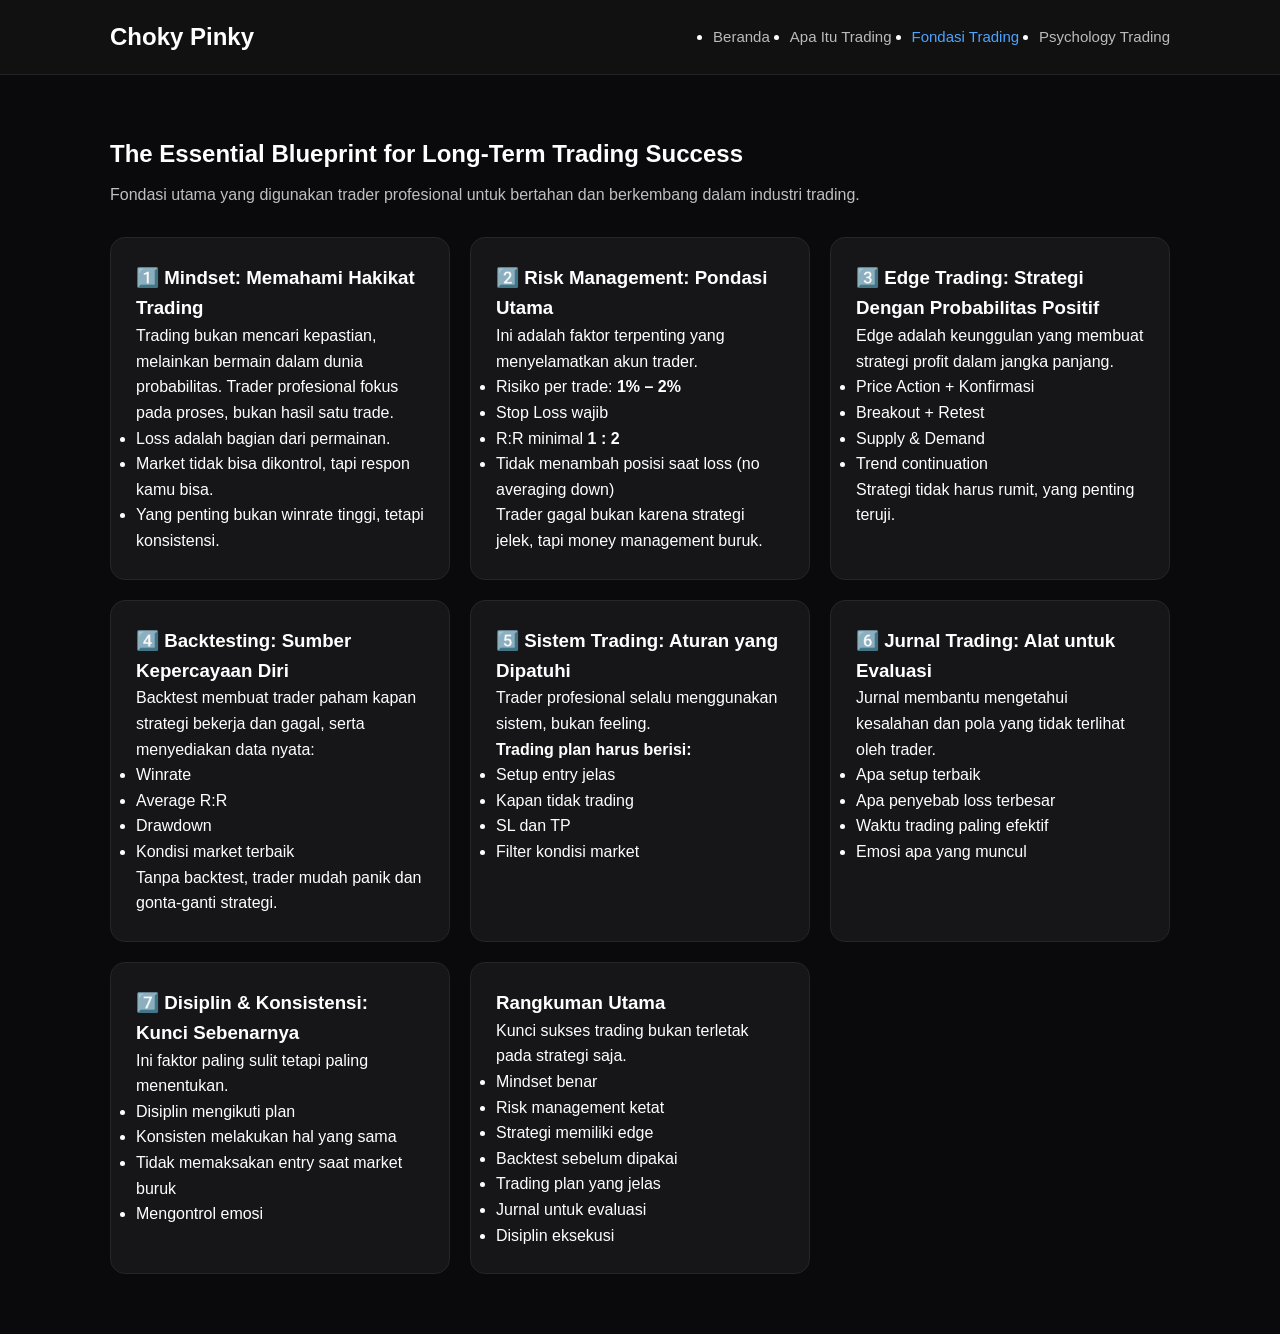
==== blog.html @ 90e1fe79 "Add files via upload" ====
<!DOCTYPE html>
<html lang="id">
<head>
  <meta charset="UTF-8" />
  <meta name="viewport" content="width=device-width, initial-scale=1.0" />
  <title>Belajar Trading - Kunci Sukses Trading</title>
  <link rel="stylesheet" href="styles.css" />
</head>
<body>

<!-- NAVBAR -->
<nav class="navbar">
  <div class="nav-inner">
    <h2 class="logo">Choky Pinky</h2>
    <ul class="nav-menu">
      <li><a href="index.html">Beranda</a></li>
      <li><a href="research.html">Apa Itu Trading</a></li>
      <li><a href="blog.html" class="active">Fondasi Trading</a></li>
      <li><a href="trading-psychology.html">Psychology Trading</a></li>
    </ul>
  </div>
</nav>

<!-- BLOG SECTION -->
<section class="blog-section">
  <h1>The Essential Blueprint for Long-Term Trading Success</h1>
  <p style="color:#bfbfbf; margin-top:8px;">
    Fondasi utama yang digunakan trader profesional untuk bertahan dan berkembang dalam industri trading.
  </p>

  <div class="blog-list">

    <!-- MINDSET -->
    <div class="blog-card">
      <h3>1️⃣ Mindset: Memahami Hakikat Trading</h3>
      <p>
        Trading bukan mencari kepastian, melainkan bermain dalam dunia probabilitas.  
        Trader profesional fokus pada proses, bukan hasil satu trade.
      </p>
      <ul>
        <li>Loss adalah bagian dari permainan.</li>
        <li>Market tidak bisa dikontrol, tapi respon kamu bisa.</li>
        <li>Yang penting bukan winrate tinggi, tetapi konsistensi.</li>
      </ul>
    </div>

    <!-- RISK MANAGEMENT -->
    <div class="blog-card">
      <h3>2️⃣ Risk Management: Pondasi Utama</h3>
      <p>Ini adalah faktor terpenting yang menyelamatkan akun trader.</p>
      <ul>
        <li>Risiko per trade: <strong>1% – 2%</strong></li>
        <li>Stop Loss wajib</li>
        <li>R:R minimal <strong>1 : 2</strong></li>
        <li>Tidak menambah posisi saat loss (no averaging down)</li>
      </ul>
      <p>Trader gagal bukan karena strategi jelek, tapi money management buruk.</p>
    </div>

    <!-- EDGE -->
    <div class="blog-card">
      <h3>3️⃣ Edge Trading: Strategi Dengan Probabilitas Positif</h3>
      <p>
        Edge adalah keunggulan yang membuat strategi profit dalam jangka panjang.
      </p>
      <ul>
        <li>Price Action + Konfirmasi</li>
        <li>Breakout + Retest</li>
        <li>Supply & Demand</li>
        <li>Trend continuation</li>
      </ul>
      <p>Strategi tidak harus rumit, yang penting teruji.</p>
    </div>

    <!-- BACKTEST -->
    <div class="blog-card">
      <h3>4️⃣ Backtesting: Sumber Kepercayaan Diri</h3>
      <p>
        Backtest membuat trader paham kapan strategi bekerja dan gagal, serta menyediakan data nyata:
      </p>
      <ul>
        <li>Winrate</li>
        <li>Average R:R</li>
        <li>Drawdown</li>
        <li>Kondisi market terbaik</li>
      </ul>
      <p>Tanpa backtest, trader mudah panik dan gonta-ganti strategi.</p>
    </div>

    <!-- SYSTEM TRADING -->
    <div class="blog-card">
      <h3>5️⃣ Sistem Trading: Aturan yang Dipatuhi</h3>
      <p>Trader profesional selalu menggunakan sistem, bukan feeling.</p>

      <strong>Trading plan harus berisi:</strong>
      <ul>
        <li>Setup entry jelas</li>
        <li>Kapan tidak trading</li>
        <li>SL dan TP</li>
        <li>Filter kondisi market</li>
      </ul>
    </div>

    <!-- JOURNAL -->
    <div class="blog-card">
      <h3>6️⃣ Jurnal Trading: Alat untuk Evaluasi</h3>
      <p>Jurnal membantu mengetahui kesalahan dan pola yang tidak terlihat oleh trader.</p>
      <ul>
        <li>Apa setup terbaik</li>
        <li>Apa penyebab loss terbesar</li>
        <li>Waktu trading paling efektif</li>
        <li>Emosi apa yang muncul</li>
      </ul>
    </div>

    <!-- DISCIPLINE -->
    <div class="blog-card">
      <h3>7️⃣ Disiplin & Konsistensi: Kunci Sebenarnya</h3>
      <p>
        Ini faktor paling sulit tetapi paling menentukan.
      </p>
      <ul>
        <li>Disiplin mengikuti plan</li>
        <li>Konsisten melakukan hal yang sama</li>
        <li>Tidak memaksakan entry saat market buruk</li>
        <li>Mengontrol emosi</li>
      </ul>
    </div>

    <!-- SUMMARY -->
    <div class="blog-card">
      <h3>Rangkuman Utama</h3>
      <p>Kunci sukses trading bukan terletak pada strategi saja.</p>
      <ul>
        <li>Mindset benar</li>
        <li>Risk management ketat</li>
        <li>Strategi memiliki edge</li>
        <li>Backtest sebelum dipakai</li>
        <li>Trading plan yang jelas</li>
        <li>Jurnal untuk evaluasi</li>
        <li>Disiplin eksekusi</li>
      </ul>
    </div>

  </div>
</section>

<script src="script.js"></script>
</body>
</html>
---- styles.css ----
/* GLOBAL */
*{
  margin:0;
  padding:0;
  box-sizing:border-box;
  font-family:'Poppins',sans-serif;
}

body{
  background:#0a0a0c;
  color:#fff;
  line-height:1.6;
}

/* NAVBAR */
.navbar{
  width:100%;
  padding:18px 0;
  background:#111;
  border-bottom:1px solid #222;
  position:sticky;
  top:0;
  z-index:10;
}
.nav-inner{
  max-width:1100px;
  margin:auto;
  display:flex;
  justify-content:space-between;
  align-items:center;
  padding:0 20px;
}
.logo{
  font-size:24px;
  font-weight:700;
  color:#fff;
}
.nav-menu{
  display:flex;
  gap:20px;
}
.nav-menu a{
  color:#bbb;
  text-decoration:none;
  font-size:15px;
  transition:0.3s;
}
.nav-menu a:hover,
.nav-menu .active{
  color:#4da3ff;
}

/* HERO */
.hero-section{
  padding:80px 20px;
  max-width:1100px;
  margin:auto;
}
.hero-flex{
  display:flex;
  justify-content:space-between;
  align-items:center;
  gap:40px;
}
.hero-text h1{
  font-size:45px;
}
.hero-text p{
  color:#cfcfcf;
  margin-top:10px;
}
.hero-photo{
  width:320px;
  border-radius:20px;
  box-shadow:0 0 25px rgba(0,0,0,0.5);
}

/* CARD SECTIONS */
.blog-section,
.research-section{
  max-width:1100px;
  margin:auto;
  padding:60px 20px;
}

.blog-list,
.research-list{
  display:grid;
  grid-template-columns:repeat(auto-fit, minmax(280px, 1fr));
  gap:20px;
  margin-top:30px;
}

.blog-card,
.research-card{
  background:#161618;
  padding:25px;
  border-radius:15px;
  border:1px solid #262626;
  transition:0.3s;
}
.blog-card:hover,
.research-card:hover{
  transform:translateY(-5px);
  border-color:#4da3ff;
}

.btn{
  display:inline-block;
  margin-top:10px;
  padding:10px 18px;
  background:#4da3ff;
  color:#000;
  font-weight:600;
  border-radius:8px;
  text-decoration:none;
  transition:0.3s;
}
.btn:hover{
  opacity:0.85;
}

/* CONTACT */
.contact{
  padding:60px 20px;
  max-width:800px;
  margin:70px auto;
}
.contact-form{
  background:#131315;
  padding:30px;
  border-radius:15px;
  border:1px solid #262626;
  display:flex;
  flex-direction:column;
  gap:14px;
}
.contact-form input,
.contact-form textarea{
  width:100%;
  padding:12px;
  border-radius:8px;
  border:none;
  outline:none;
  background:#0c0c0e;
  color:#fff;
}
.contact-form button{
  padding:12px;
  background:#4da3ff;
  border:none;
  border-radius:8px;
  font-weight:600;
  cursor:pointer;
  transition:0.3s;
}
.contact-form button:hover{
  opacity:0.8;
}

/* RESPONSIVE */
@media(max-width:768px){
  .nav-inner{
    flex-direction:column;
    gap:12px;
  }
  .nav-menu{
    flex-wrap:wrap;
    justify-content:center;
  }
  .hero-flex{
    flex-direction:column;
    text-align:center;
  }
  .hero-text h1{
    font-size:34px;
  }
  .hero-photo{
    width:240px;
  }
}
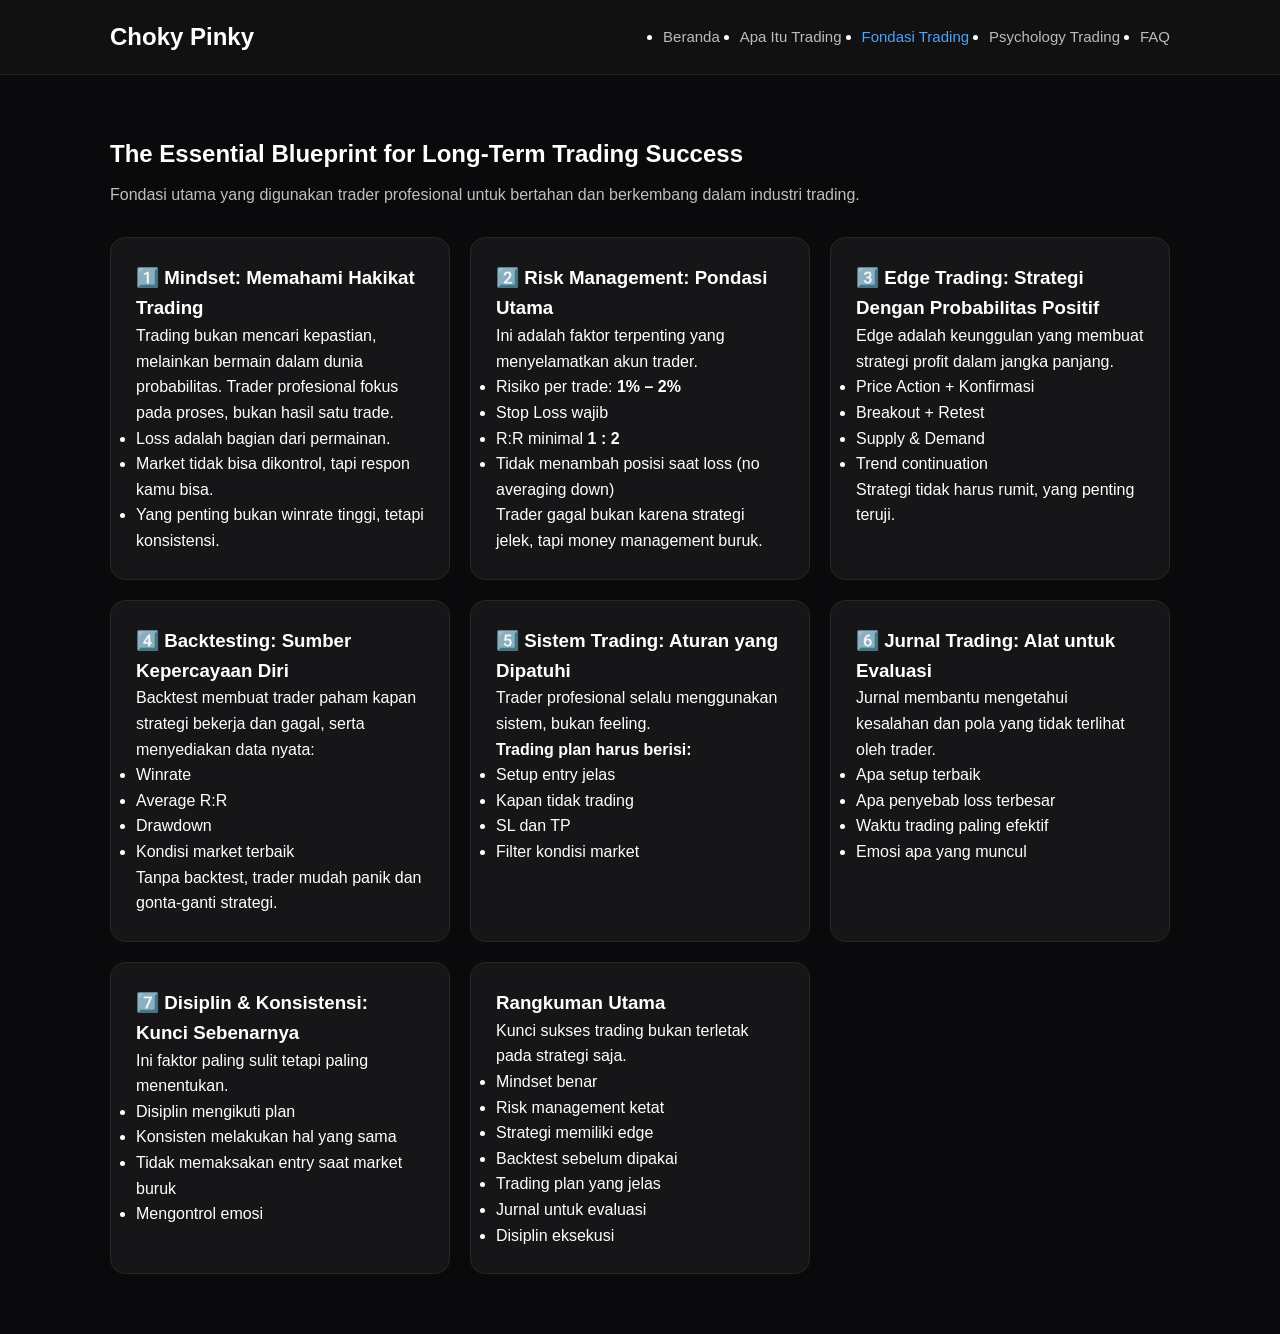
==== commit 1a0963f1: "Update blog.html" ====
--- a/blog.html
+++ b/blog.html
@@ -14,9 +14,10 @@
     <h2 class="logo">Choky Pinky</h2>
     <ul class="nav-menu">
       <li><a href="index.html">Beranda</a></li>
-      <li><a href="research.html">Apa Itu Trading</a></li>
-      <li><a href="blog.html" class="active">Fondasi Trading</a></li>
-      <li><a href="trading-psychology.html">Psychology Trading</a></li>
+        <li><a href="research.html">Apa Itu Trading</a></li>
+        <li><a href="blog.html"class="active">Fondasi Trading</a></li>
+        <li><a href="trading-psychology.html">Psychology Trading</a></li>
+        <li><a href="faq.html">FAQ</a></li>
     </ul>
   </div>
 </nav>
